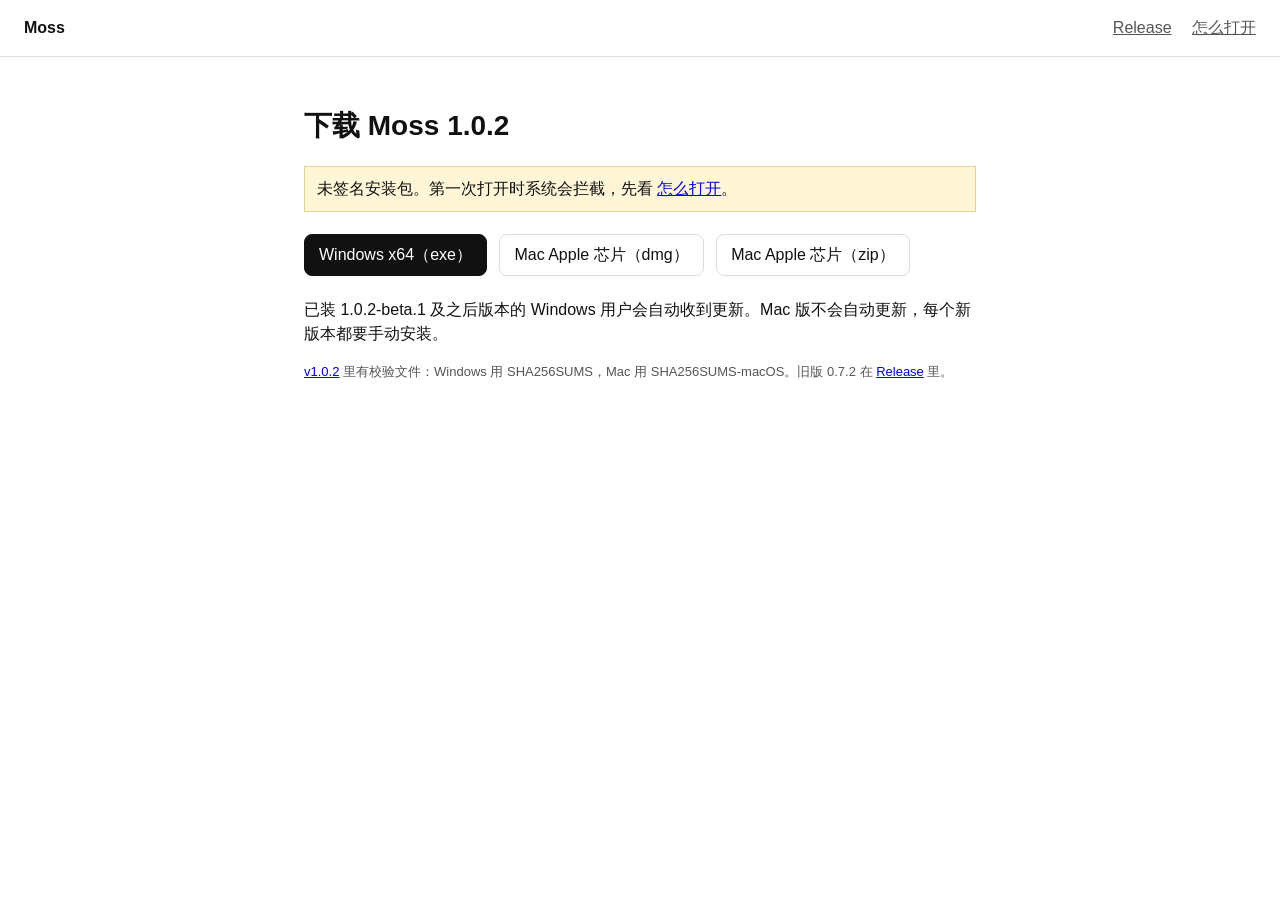
==== index.html @ 0d5f746f "Offer the macOS package in index.html" ====
<!DOCTYPE html>
<html lang="zh-CN">
<head>
  <meta charset="utf-8">
  <meta name="viewport" content="width=device-width, initial-scale=1">
  <title>Moss 下载</title>
  <link rel="stylesheet" href="./styles.css">
</head>
<body>
  <header class="top">
    <a class="mark" href="./">Moss</a>
    <nav>
      <a href="https://github.com/Zluowa/moss-releases/releases">Release</a>
      <a href="./install/">怎么打开</a>
    </nav>
  </header>
  <main>
    <h1>下载 Moss 1.0.2</h1>
    <p class="warn">未签名安装包。第一次打开时系统会拦截，先看 <a href="./install/">怎么打开</a>。</p>
    <p>
      <a class="btn primary" href="https://github.com/Zluowa/moss-releases/releases/download/v1.0.2/Moss-1.0.2-x64.exe">Windows x64（exe）</a>
      <a class="btn" href="https://github.com/Zluowa/moss-releases/releases/download/v1.0.2/Moss-1.0.2-arm64.dmg">Mac Apple 芯片（dmg）</a>
      <a class="btn" href="https://github.com/Zluowa/moss-releases/releases/download/v1.0.2/Moss-1.0.2-arm64.zip">Mac Apple 芯片（zip）</a>
    </p>
    <p>已装 1.0.2-beta.1 及之后版本的 Windows 用户会自动收到更新。Mac 版不会自动更新，每个新版本都要手动安装。</p>
    <p class="fine"><a href="https://github.com/Zluowa/moss-releases/releases/tag/v1.0.2">v1.0.2</a> 里有校验文件：Windows 用 SHA256SUMS，Mac 用 SHA256SUMS-macOS。旧版 0.7.2 在 <a href="https://github.com/Zluowa/moss-releases/releases">Release</a> 里。</p>
  </main>
</body>
</html>
---- styles.css ----
:root { color-scheme: light; --fg: #111; --muted: #555; --line: #ddd; --bg: #fff; }
* { box-sizing: border-box; }
body { margin: 0; font: 16px/1.5 -apple-system, BlinkMacSystemFont, "Segoe UI", sans-serif; color: var(--fg); background: var(--bg); }
.top { display: flex; justify-content: space-between; align-items: center; padding: 16px 24px; border-bottom: 1px solid var(--line); }
.mark { font-weight: 700; color: inherit; text-decoration: none; }
nav a { margin-left: 16px; color: var(--muted); }
main { max-width: 720px; margin: 48px auto; padding: 0 24px; }
h1 { font-size: 28px; font-weight: 650; }
.warn { background: #fff6d8; border: 1px solid #e6d48a; padding: 10px 12px; }
.btn { display: inline-block; margin: 6px 8px 6px 0; padding: 8px 14px; border: 1px solid var(--line); border-radius: 8px; color: inherit; text-decoration: none; }
.btn.primary { background: #111; color: #fff; border-color: #111; }
.fine { color: var(--muted); font-size: 13px; }
ol { padding-left: 20px; }
pre { background: #f5f5f5; padding: 10px; overflow: auto; }
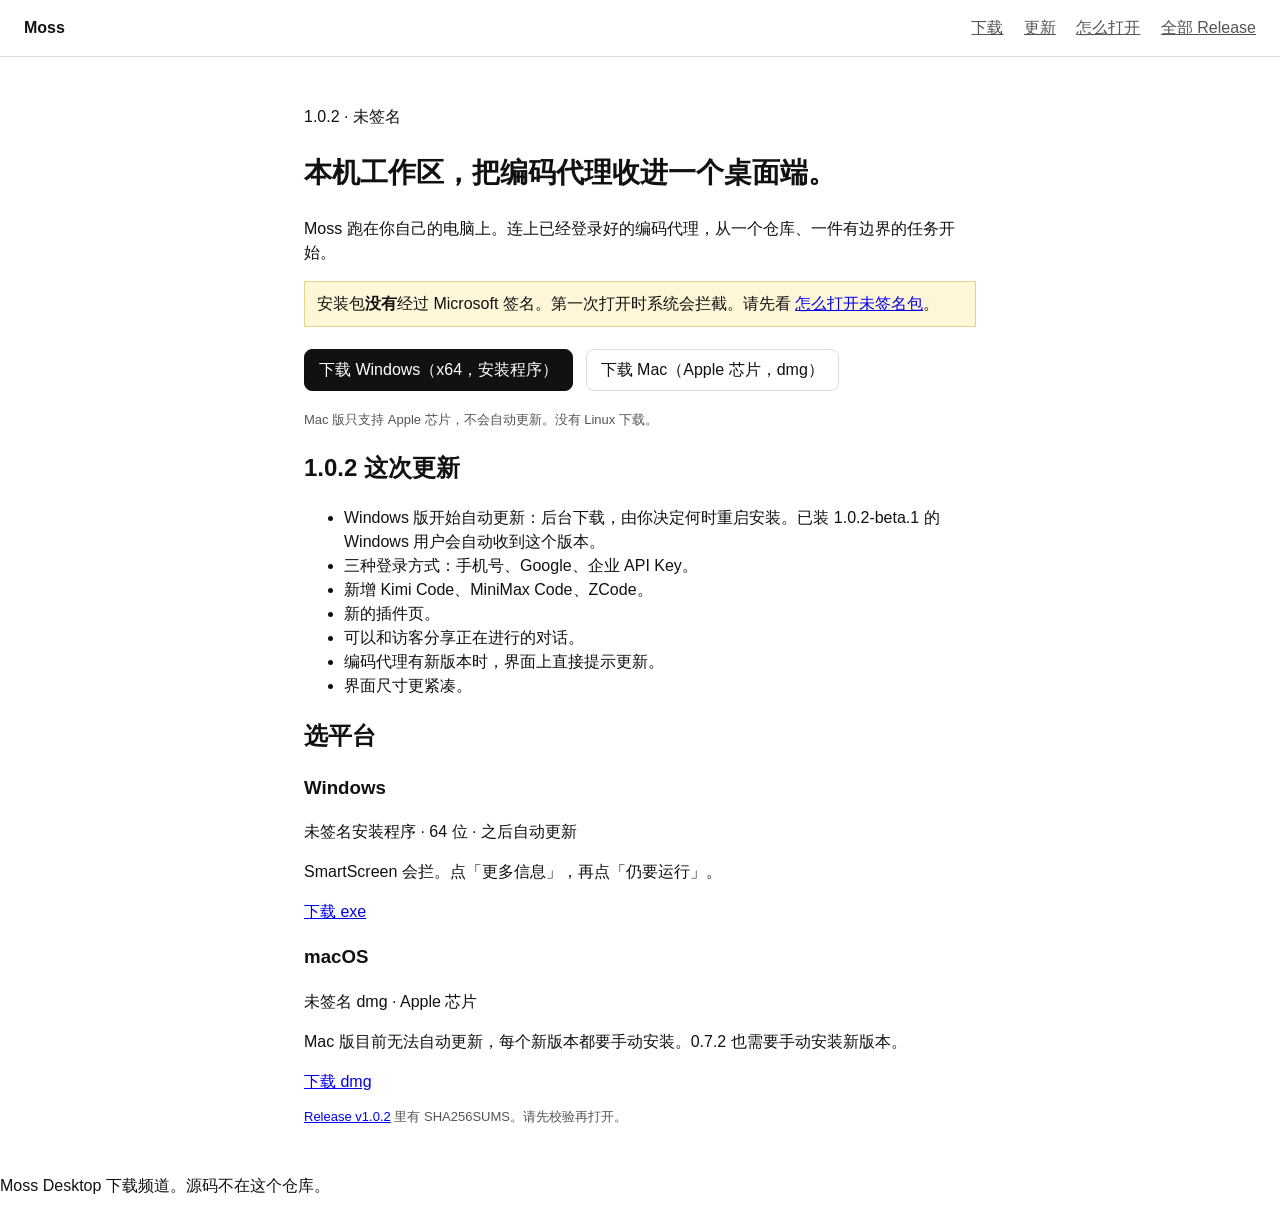
==== commit d11fc92b: "Offer the macOS package in index.html" ====
--- a/index.html
+++ b/index.html
@@ -3,27 +3,69 @@
 <head>
   <meta charset="utf-8">
   <meta name="viewport" content="width=device-width, initial-scale=1">
-  <title>Moss 下载</title>
+  <title>Moss 1.0.2 下载</title>
+  <meta name="description" content="Moss 桌面端 1.0.2。安装包没有代码签名，系统会拦截，打开前请先看安装说明。Windows 版之后会自动更新。">
   <link rel="stylesheet" href="./styles.css">
 </head>
 <body>
   <header class="top">
     <a class="mark" href="./">Moss</a>
     <nav>
-      <a href="https://github.com/Zluowa/moss-releases/releases">Release</a>
+      <a href="./#download">下载</a>
+      <a href="./#notes">更新</a>
       <a href="./install/">怎么打开</a>
+      <a href="https://github.com/Zluowa/moss-releases/releases">全部 Release</a>
     </nav>
   </header>
+
   <main>
-    <h1>下载 Moss 1.0.2</h1>
-    <p class="warn">未签名安装包。第一次打开时系统会拦截，先看 <a href="./install/">怎么打开</a>。</p>
-    <p>
-      <a class="btn primary" href="https://github.com/Zluowa/moss-releases/releases/download/v1.0.2/Moss-1.0.2-x64.exe">Windows x64（exe）</a>
-      <a class="btn" href="https://github.com/Zluowa/moss-releases/releases/download/v1.0.2/Moss-1.0.2-arm64.dmg">Mac Apple 芯片（dmg）</a>
-      <a class="btn" href="https://github.com/Zluowa/moss-releases/releases/download/v1.0.2/Moss-1.0.2-arm64.zip">Mac Apple 芯片（zip）</a>
-    </p>
-    <p>已装 1.0.2-beta.1 及之后版本的 Windows 用户会自动收到更新。Mac 版不会自动更新，每个新版本都要手动安装。</p>
-    <p class="fine"><a href="https://github.com/Zluowa/moss-releases/releases/tag/v1.0.2">v1.0.2</a> 里有校验文件：Windows 用 SHA256SUMS，Mac 用 SHA256SUMS-macOS。旧版 0.7.2 在 <a href="https://github.com/Zluowa/moss-releases/releases">Release</a> 里。</p>
+    <section class="hero">
+      <p class="eyebrow">1.0.2 · 未签名</p>
+      <h1>本机工作区，把编码代理收进一个桌面端。</h1>
+      <p class="lede">Moss 跑在你自己的电脑上。连上已经登录好的编码代理，从一个仓库、一件有边界的任务开始。</p>
+      <p class="warn">安装包<strong>没有</strong>经过 Microsoft 签名。第一次打开时系统会拦截。请先看 <a href="./install/">怎么打开未签名包</a>。</p>
+      <div class="actions" id="download">
+        <a class="btn primary" href="https://github.com/Zluowa/moss-releases/releases/download/v1.0.2/Moss-1.0.2-x64.exe">下载 Windows（x64，安装程序）</a>
+        <a class="btn" href="https://github.com/Zluowa/moss-releases/releases/download/v1.0.2/Moss-1.0.2-arm64.dmg">下载 Mac（Apple 芯片，dmg）</a>
+      </div>
+      <p class="fine">Mac 版只支持 Apple 芯片，不会自动更新。没有 Linux 下载。</p>
+    </section>
+
+    <section id="notes">
+      <h2>1.0.2 这次更新</h2>
+      <ul class="notes">
+        <li>Windows 版开始自动更新：后台下载，由你决定何时重启安装。已装 1.0.2-beta.1 的 Windows 用户会自动收到这个版本。</li>
+        <li>三种登录方式：手机号、Google、企业 API Key。</li>
+        <li>新增 Kimi Code、MiniMax Code、ZCode。</li>
+        <li>新的插件页。</li>
+        <li>可以和访客分享正在进行的对话。</li>
+        <li>编码代理有新版本时，界面上直接提示更新。</li>
+        <li>界面尺寸更紧凑。</li>
+      </ul>
+    </section>
+
+    <section>
+      <h2>选平台</h2>
+      <div class="grid">
+        <article>
+          <h3>Windows</h3>
+          <p>未签名安装程序 · 64 位 · 之后自动更新</p>
+          <p>SmartScreen 会拦。点「更多信息」，再点「仍要运行」。</p>
+          <a href="https://github.com/Zluowa/moss-releases/releases/download/v1.0.2/Moss-1.0.2-x64.exe">下载 exe</a>
+        </article>
+        <article>
+          <h3>macOS</h3>
+          <p>未签名 dmg · Apple 芯片</p>
+          <p>Mac 版目前无法自动更新，每个新版本都要手动安装。0.7.2 也需要手动安装新版本。</p>
+          <a href="https://github.com/Zluowa/moss-releases/releases/download/v1.0.2/Moss-1.0.2-arm64.dmg">下载 dmg</a>
+        </article>
+      </div>
+      <p class="fine"><a href="https://github.com/Zluowa/moss-releases/releases/tag/v1.0.2">Release v1.0.2</a> 里有 SHA256SUMS。请先校验再打开。</p>
+    </section>
   </main>
+
+  <footer>
+    <p>Moss Desktop 下载频道。源码不在这个仓库。</p>
+  </footer>
 </body>
 </html>
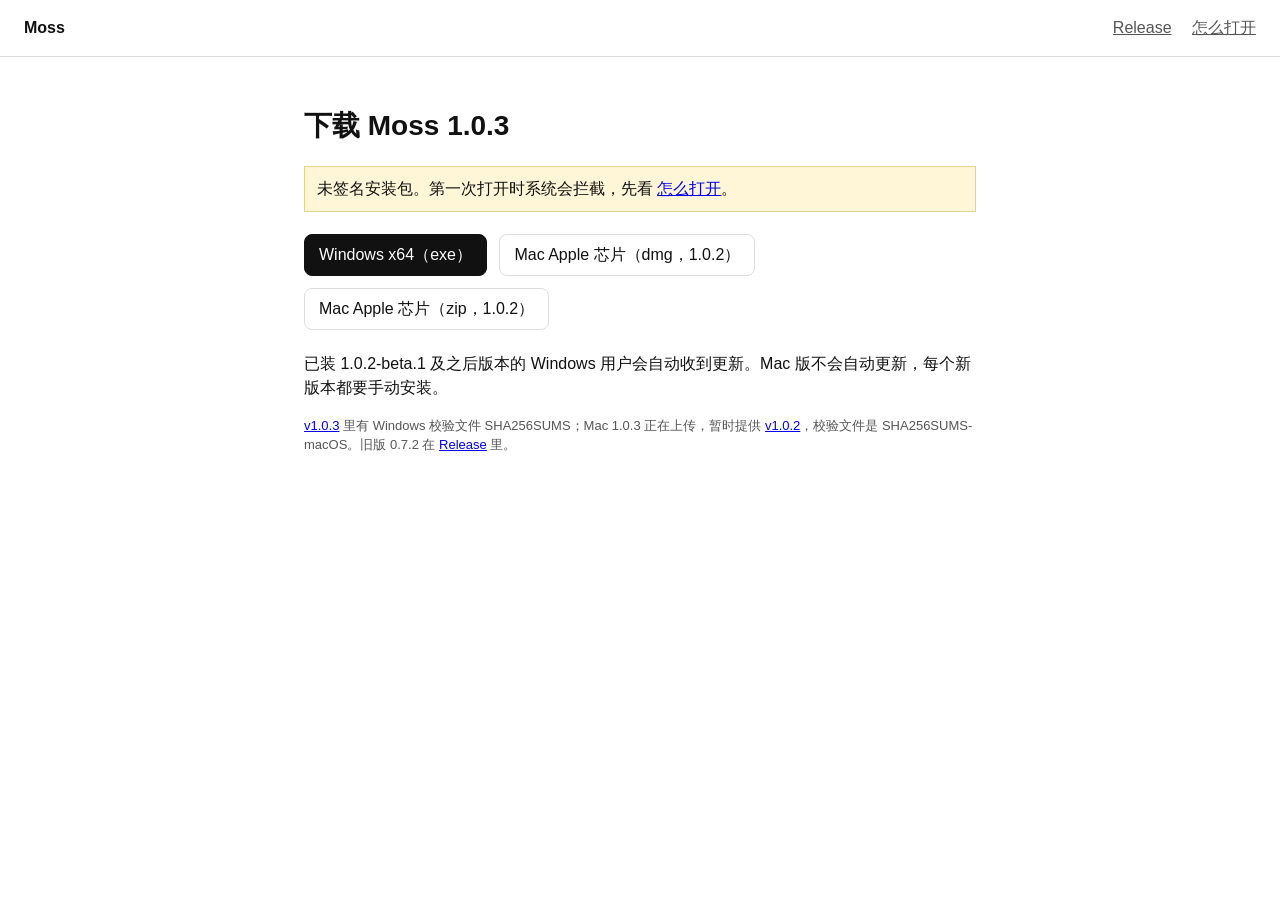
==== commit 0ed01742: "Offer Moss 1.0.3 for Windows Co-Authored-By: Claude Opus 5.5 <noreply@anthropic.com>" ====
--- a/index.html
+++ b/index.html
@@ -3,69 +3,27 @@
 <head>
   <meta charset="utf-8">
   <meta name="viewport" content="width=device-width, initial-scale=1">
-  <title>Moss 1.0.2 下载</title>
-  <meta name="description" content="Moss 桌面端 1.0.2。安装包没有代码签名，系统会拦截，打开前请先看安装说明。Windows 版之后会自动更新。">
+  <title>Moss 下载</title>
   <link rel="stylesheet" href="./styles.css">
 </head>
 <body>
   <header class="top">
     <a class="mark" href="./">Moss</a>
     <nav>
-      <a href="./#download">下载</a>
-      <a href="./#notes">更新</a>
+      <a href="https://github.com/Zluowa/moss-releases/releases">Release</a>
       <a href="./install/">怎么打开</a>
-      <a href="https://github.com/Zluowa/moss-releases/releases">全部 Release</a>
     </nav>
   </header>
-
   <main>
-    <section class="hero">
-      <p class="eyebrow">1.0.2 · 未签名</p>
-      <h1>本机工作区，把编码代理收进一个桌面端。</h1>
-      <p class="lede">Moss 跑在你自己的电脑上。连上已经登录好的编码代理，从一个仓库、一件有边界的任务开始。</p>
-      <p class="warn">安装包<strong>没有</strong>经过 Microsoft 签名。第一次打开时系统会拦截。请先看 <a href="./install/">怎么打开未签名包</a>。</p>
-      <div class="actions" id="download">
-        <a class="btn primary" href="https://github.com/Zluowa/moss-releases/releases/download/v1.0.2/Moss-1.0.2-x64.exe">下载 Windows（x64，安装程序）</a>
-        <a class="btn" href="https://github.com/Zluowa/moss-releases/releases/download/v1.0.2/Moss-1.0.2-arm64.dmg">下载 Mac（Apple 芯片，dmg）</a>
-      </div>
-      <p class="fine">Mac 版只支持 Apple 芯片，不会自动更新。没有 Linux 下载。</p>
-    </section>
-
-    <section id="notes">
-      <h2>1.0.2 这次更新</h2>
-      <ul class="notes">
-        <li>Windows 版开始自动更新：后台下载，由你决定何时重启安装。已装 1.0.2-beta.1 的 Windows 用户会自动收到这个版本。</li>
-        <li>三种登录方式：手机号、Google、企业 API Key。</li>
-        <li>新增 Kimi Code、MiniMax Code、ZCode。</li>
-        <li>新的插件页。</li>
-        <li>可以和访客分享正在进行的对话。</li>
-        <li>编码代理有新版本时，界面上直接提示更新。</li>
-        <li>界面尺寸更紧凑。</li>
-      </ul>
-    </section>
-
-    <section>
-      <h2>选平台</h2>
-      <div class="grid">
-        <article>
-          <h3>Windows</h3>
-          <p>未签名安装程序 · 64 位 · 之后自动更新</p>
-          <p>SmartScreen 会拦。点「更多信息」，再点「仍要运行」。</p>
-          <a href="https://github.com/Zluowa/moss-releases/releases/download/v1.0.2/Moss-1.0.2-x64.exe">下载 exe</a>
-        </article>
-        <article>
-          <h3>macOS</h3>
-          <p>未签名 dmg · Apple 芯片</p>
-          <p>Mac 版目前无法自动更新，每个新版本都要手动安装。0.7.2 也需要手动安装新版本。</p>
-          <a href="https://github.com/Zluowa/moss-releases/releases/download/v1.0.2/Moss-1.0.2-arm64.dmg">下载 dmg</a>
-        </article>
-      </div>
-      <p class="fine"><a href="https://github.com/Zluowa/moss-releases/releases/tag/v1.0.2">Release v1.0.2</a> 里有 SHA256SUMS。请先校验再打开。</p>
-    </section>
+    <h1>下载 Moss 1.0.3</h1>
+    <p class="warn">未签名安装包。第一次打开时系统会拦截，先看 <a href="./install/">怎么打开</a>。</p>
+    <p>
+      <a class="btn primary" href="https://github.com/Zluowa/moss-releases/releases/download/v1.0.3/Moss-1.0.3-x64.exe">Windows x64（exe）</a>
+      <a class="btn" href="https://github.com/Zluowa/moss-releases/releases/download/v1.0.2/Moss-1.0.2-arm64.dmg">Mac Apple 芯片（dmg，1.0.2）</a>
+      <a class="btn" href="https://github.com/Zluowa/moss-releases/releases/download/v1.0.2/Moss-1.0.2-arm64.zip">Mac Apple 芯片（zip，1.0.2）</a>
+    </p>
+    <p>已装 1.0.2-beta.1 及之后版本的 Windows 用户会自动收到更新。Mac 版不会自动更新，每个新版本都要手动安装。</p>
+    <p class="fine"><a href="https://github.com/Zluowa/moss-releases/releases/tag/v1.0.3">v1.0.3</a> 里有 Windows 校验文件 SHA256SUMS；Mac 1.0.3 正在上传，暂时提供 <a href="https://github.com/Zluowa/moss-releases/releases/tag/v1.0.2">v1.0.2</a>，校验文件是 SHA256SUMS-macOS。旧版 0.7.2 在 <a href="https://github.com/Zluowa/moss-releases/releases">Release</a> 里。</p>
   </main>
-
-  <footer>
-    <p>Moss Desktop 下载频道。源码不在这个仓库。</p>
-  </footer>
 </body>
 </html>
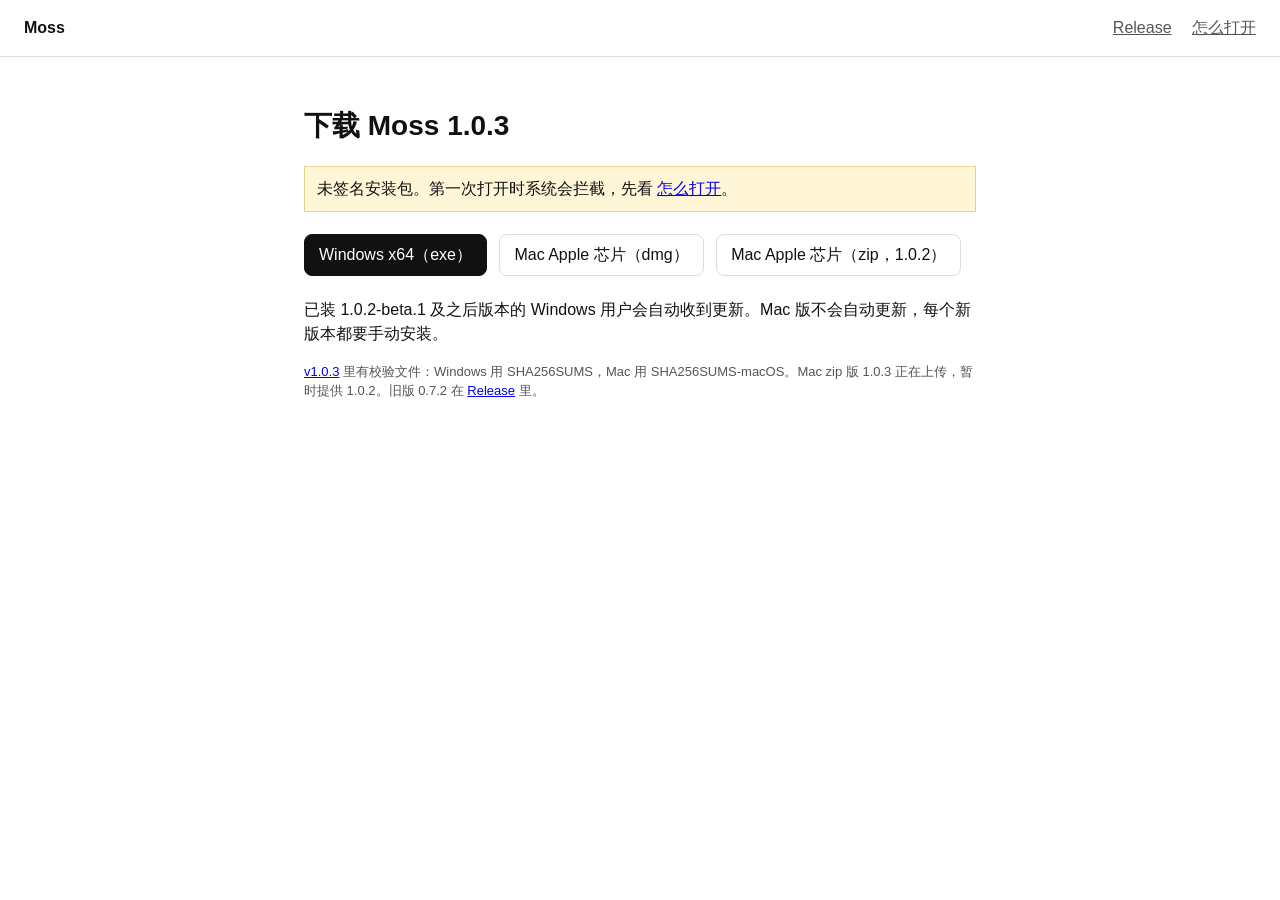
==== commit f26f3163: "Offer the Moss 1.0.3 macOS dmg Co-Authored-By: Claude Opus 5.5 <noreply@anthropic.com>" ====
--- a/index.html
+++ b/index.html
@@ -19,11 +19,11 @@
     <p class="warn">未签名安装包。第一次打开时系统会拦截，先看 <a href="./install/">怎么打开</a>。</p>
     <p>
       <a class="btn primary" href="https://github.com/Zluowa/moss-releases/releases/download/v1.0.3/Moss-1.0.3-x64.exe">Windows x64（exe）</a>
-      <a class="btn" href="https://github.com/Zluowa/moss-releases/releases/download/v1.0.2/Moss-1.0.2-arm64.dmg">Mac Apple 芯片（dmg，1.0.2）</a>
+      <a class="btn" href="https://github.com/Zluowa/moss-releases/releases/download/v1.0.3/Moss-1.0.3-arm64.dmg">Mac Apple 芯片（dmg）</a>
       <a class="btn" href="https://github.com/Zluowa/moss-releases/releases/download/v1.0.2/Moss-1.0.2-arm64.zip">Mac Apple 芯片（zip，1.0.2）</a>
     </p>
     <p>已装 1.0.2-beta.1 及之后版本的 Windows 用户会自动收到更新。Mac 版不会自动更新，每个新版本都要手动安装。</p>
-    <p class="fine"><a href="https://github.com/Zluowa/moss-releases/releases/tag/v1.0.3">v1.0.3</a> 里有 Windows 校验文件 SHA256SUMS；Mac 1.0.3 正在上传，暂时提供 <a href="https://github.com/Zluowa/moss-releases/releases/tag/v1.0.2">v1.0.2</a>，校验文件是 SHA256SUMS-macOS。旧版 0.7.2 在 <a href="https://github.com/Zluowa/moss-releases/releases">Release</a> 里。</p>
+    <p class="fine"><a href="https://github.com/Zluowa/moss-releases/releases/tag/v1.0.3">v1.0.3</a> 里有校验文件：Windows 用 SHA256SUMS，Mac 用 SHA256SUMS-macOS。Mac zip 版 1.0.3 正在上传，暂时提供 1.0.2。旧版 0.7.2 在 <a href="https://github.com/Zluowa/moss-releases/releases">Release</a> 里。</p>
   </main>
 </body>
 </html>
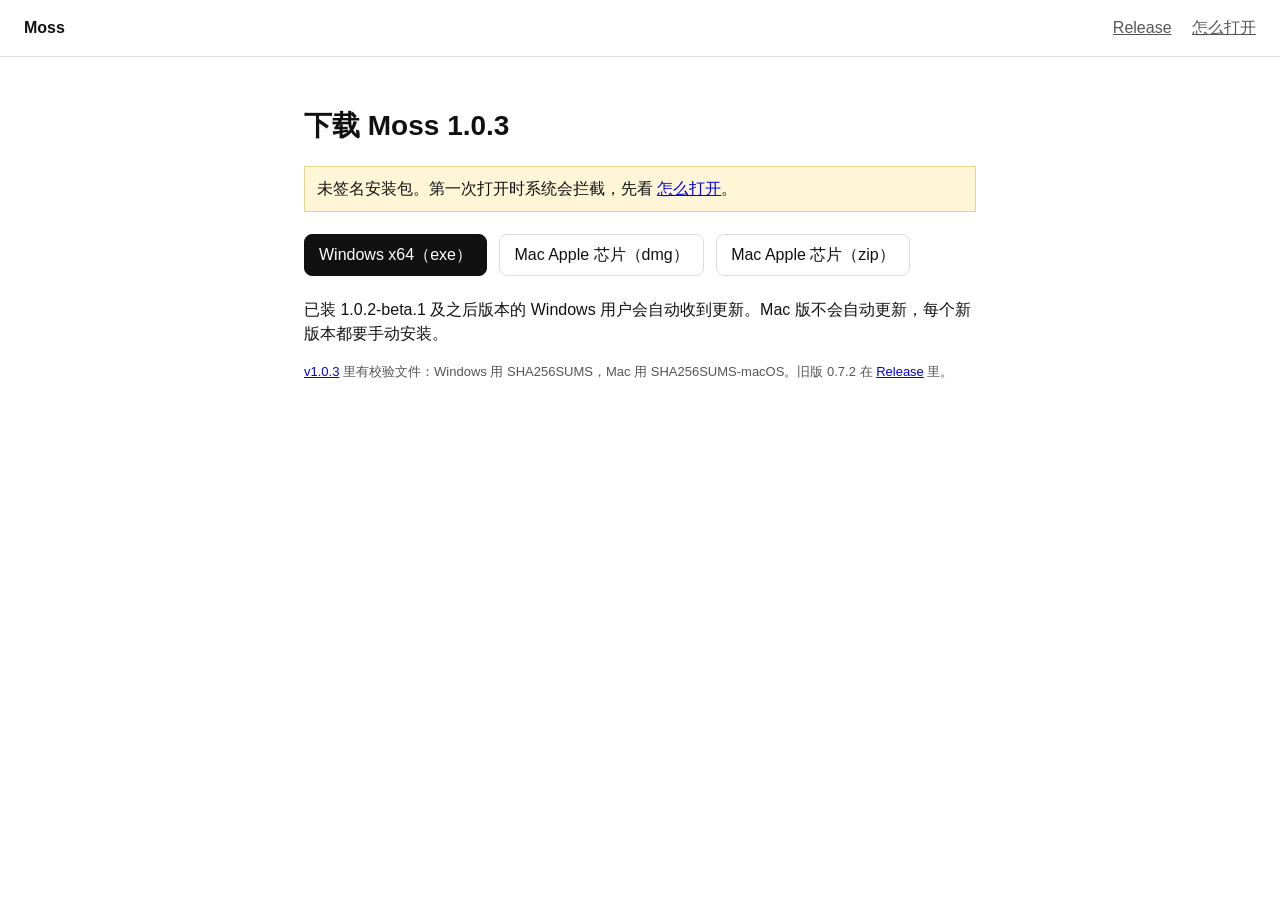
==== commit 284b7267: "Offer the Moss 1.0.3 macOS zip Co-Authored-By: Claude Opus 5.5 <noreply@anthropic.com>" ====
--- a/index.html
+++ b/index.html
@@ -20,10 +20,10 @@
     <p>
       <a class="btn primary" href="https://github.com/Zluowa/moss-releases/releases/download/v1.0.3/Moss-1.0.3-x64.exe">Windows x64（exe）</a>
       <a class="btn" href="https://github.com/Zluowa/moss-releases/releases/download/v1.0.3/Moss-1.0.3-arm64.dmg">Mac Apple 芯片（dmg）</a>
-      <a class="btn" href="https://github.com/Zluowa/moss-releases/releases/download/v1.0.2/Moss-1.0.2-arm64.zip">Mac Apple 芯片（zip，1.0.2）</a>
+      <a class="btn" href="https://github.com/Zluowa/moss-releases/releases/download/v1.0.3/Moss-1.0.3-arm64.zip">Mac Apple 芯片（zip）</a>
     </p>
     <p>已装 1.0.2-beta.1 及之后版本的 Windows 用户会自动收到更新。Mac 版不会自动更新，每个新版本都要手动安装。</p>
-    <p class="fine"><a href="https://github.com/Zluowa/moss-releases/releases/tag/v1.0.3">v1.0.3</a> 里有校验文件：Windows 用 SHA256SUMS，Mac 用 SHA256SUMS-macOS。Mac zip 版 1.0.3 正在上传，暂时提供 1.0.2。旧版 0.7.2 在 <a href="https://github.com/Zluowa/moss-releases/releases">Release</a> 里。</p>
+    <p class="fine"><a href="https://github.com/Zluowa/moss-releases/releases/tag/v1.0.3">v1.0.3</a> 里有校验文件：Windows 用 SHA256SUMS，Mac 用 SHA256SUMS-macOS。旧版 0.7.2 在 <a href="https://github.com/Zluowa/moss-releases/releases">Release</a> 里。</p>
   </main>
 </body>
 </html>
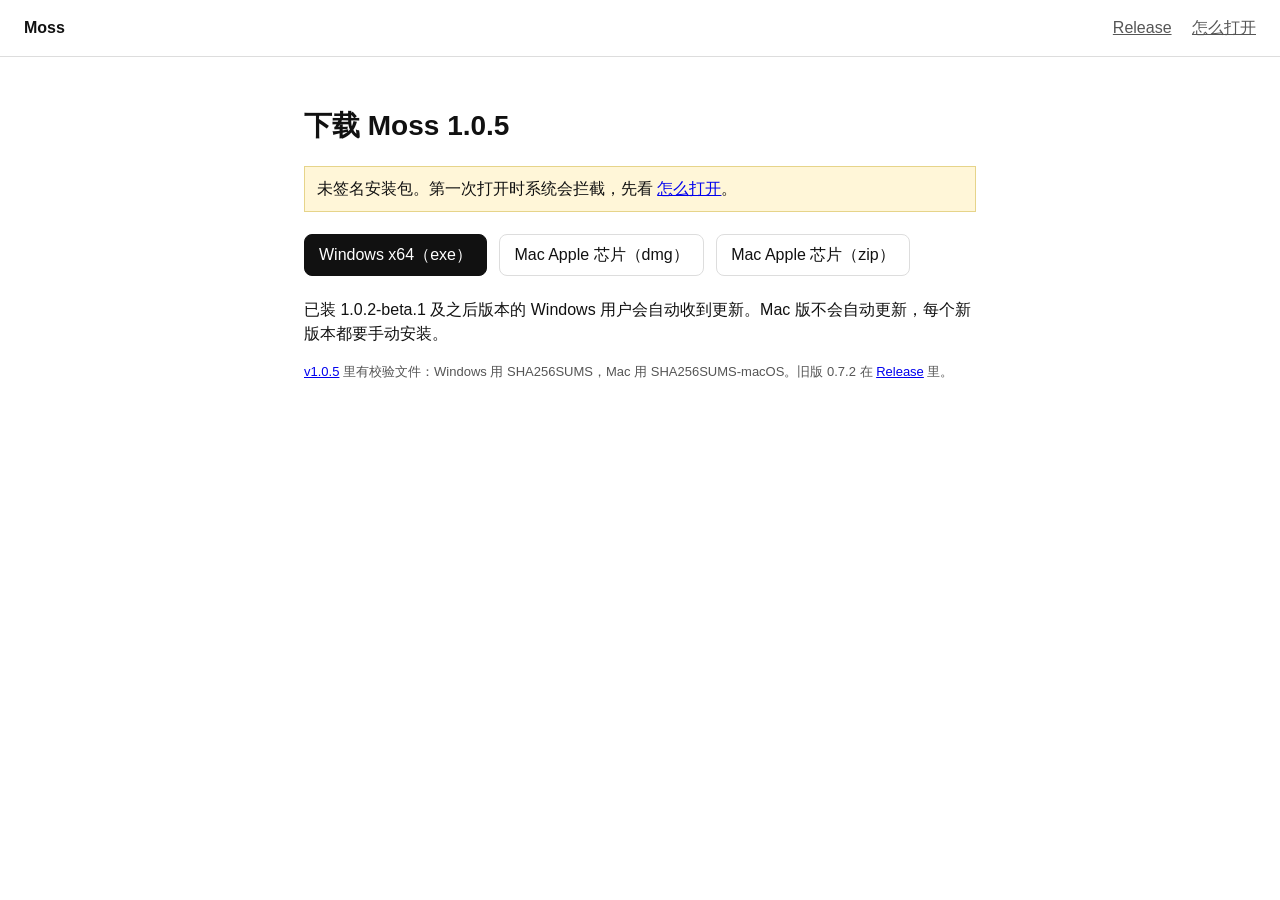
==== commit 4d4de065: "Offer Moss 1.0.5 downloads" ====
--- a/index.html
+++ b/index.html
@@ -15,15 +15,15 @@
     </nav>
   </header>
   <main>
-    <h1>下载 Moss 1.0.3</h1>
+    <h1>下载 Moss 1.0.5</h1>
     <p class="warn">未签名安装包。第一次打开时系统会拦截，先看 <a href="./install/">怎么打开</a>。</p>
     <p>
-      <a class="btn primary" href="https://github.com/Zluowa/moss-releases/releases/download/v1.0.3/Moss-1.0.3-x64.exe">Windows x64（exe）</a>
-      <a class="btn" href="https://github.com/Zluowa/moss-releases/releases/download/v1.0.3/Moss-1.0.3-arm64.dmg">Mac Apple 芯片（dmg）</a>
-      <a class="btn" href="https://github.com/Zluowa/moss-releases/releases/download/v1.0.3/Moss-1.0.3-arm64.zip">Mac Apple 芯片（zip）</a>
+      <a class="btn primary" href="https://github.com/Zluowa/moss-releases/releases/download/v1.0.5/Moss-1.0.5-x64.exe">Windows x64（exe）</a>
+      <a class="btn" href="https://github.com/Zluowa/moss-releases/releases/download/v1.0.5/Moss-1.0.5-arm64.dmg">Mac Apple 芯片（dmg）</a>
+      <a class="btn" href="https://github.com/Zluowa/moss-releases/releases/download/v1.0.5/Moss-1.0.5-arm64.zip">Mac Apple 芯片（zip）</a>
     </p>
     <p>已装 1.0.2-beta.1 及之后版本的 Windows 用户会自动收到更新。Mac 版不会自动更新，每个新版本都要手动安装。</p>
-    <p class="fine"><a href="https://github.com/Zluowa/moss-releases/releases/tag/v1.0.3">v1.0.3</a> 里有校验文件：Windows 用 SHA256SUMS，Mac 用 SHA256SUMS-macOS。旧版 0.7.2 在 <a href="https://github.com/Zluowa/moss-releases/releases">Release</a> 里。</p>
+    <p class="fine"><a href="https://github.com/Zluowa/moss-releases/releases/tag/v1.0.5">v1.0.5</a> 里有校验文件：Windows 用 SHA256SUMS，Mac 用 SHA256SUMS-macOS。旧版 0.7.2 在 <a href="https://github.com/Zluowa/moss-releases/releases">Release</a> 里。</p>
   </main>
 </body>
 </html>
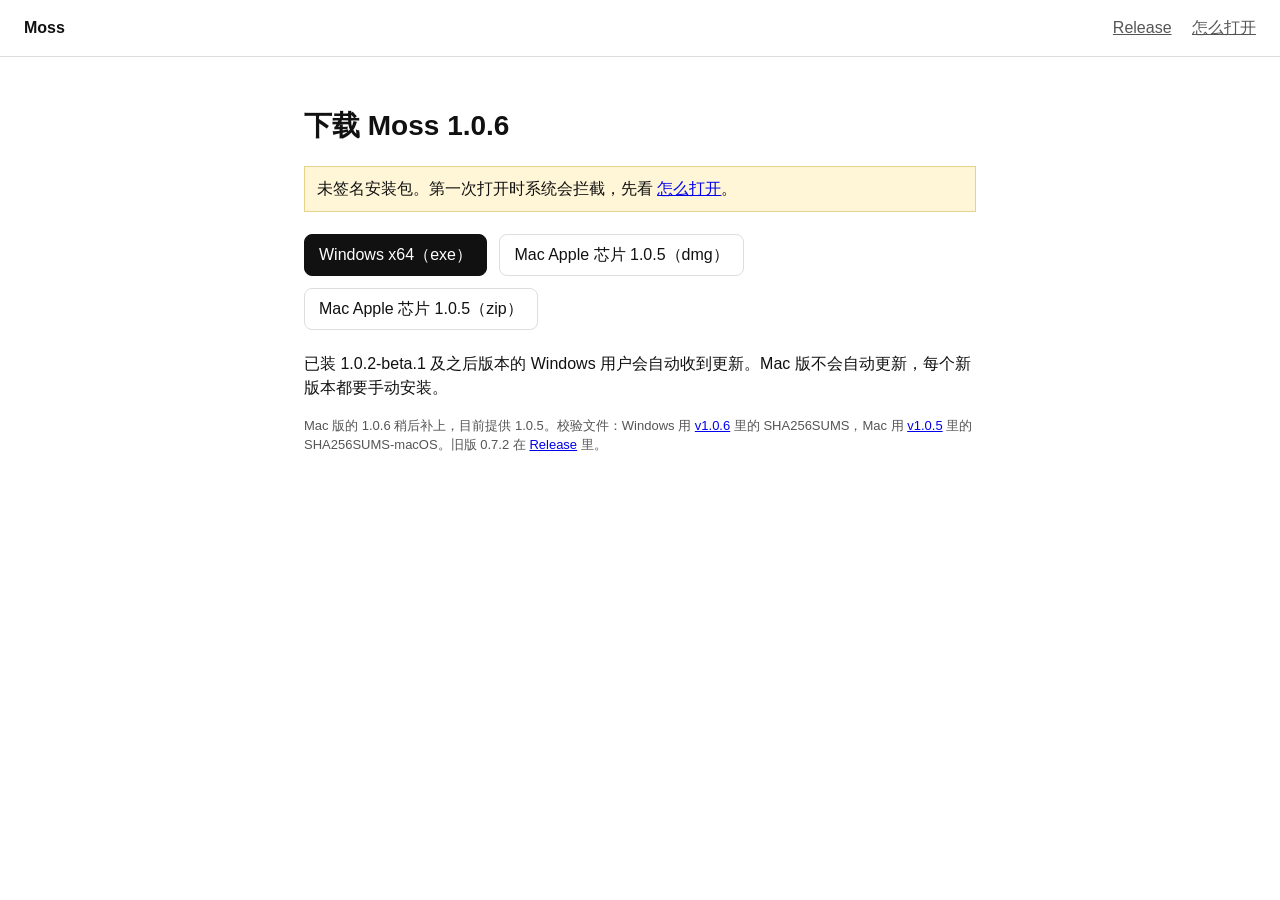
==== commit fd1b03c5: "Download page: Windows 1.0.6 (Mac stays on 1.0.5 until its package is added)" ====
--- a/index.html
+++ b/index.html
@@ -15,15 +15,15 @@
     </nav>
   </header>
   <main>
-    <h1>下载 Moss 1.0.5</h1>
+    <h1>下载 Moss 1.0.6</h1>
     <p class="warn">未签名安装包。第一次打开时系统会拦截，先看 <a href="./install/">怎么打开</a>。</p>
     <p>
-      <a class="btn primary" href="https://github.com/Zluowa/moss-releases/releases/download/v1.0.5/Moss-1.0.5-x64.exe">Windows x64（exe）</a>
-      <a class="btn" href="https://github.com/Zluowa/moss-releases/releases/download/v1.0.5/Moss-1.0.5-arm64.dmg">Mac Apple 芯片（dmg）</a>
-      <a class="btn" href="https://github.com/Zluowa/moss-releases/releases/download/v1.0.5/Moss-1.0.5-arm64.zip">Mac Apple 芯片（zip）</a>
+      <a class="btn primary" href="https://github.com/Zluowa/moss-releases/releases/download/v1.0.6/Moss-1.0.6-x64.exe">Windows x64（exe）</a>
+      <a class="btn" href="https://github.com/Zluowa/moss-releases/releases/download/v1.0.5/Moss-1.0.5-arm64.dmg">Mac Apple 芯片 1.0.5（dmg）</a>
+      <a class="btn" href="https://github.com/Zluowa/moss-releases/releases/download/v1.0.5/Moss-1.0.5-arm64.zip">Mac Apple 芯片 1.0.5（zip）</a>
     </p>
     <p>已装 1.0.2-beta.1 及之后版本的 Windows 用户会自动收到更新。Mac 版不会自动更新，每个新版本都要手动安装。</p>
-    <p class="fine"><a href="https://github.com/Zluowa/moss-releases/releases/tag/v1.0.5">v1.0.5</a> 里有校验文件：Windows 用 SHA256SUMS，Mac 用 SHA256SUMS-macOS。旧版 0.7.2 在 <a href="https://github.com/Zluowa/moss-releases/releases">Release</a> 里。</p>
+    <p class="fine">Mac 版的 1.0.6 稍后补上，目前提供 1.0.5。校验文件：Windows 用 <a href="https://github.com/Zluowa/moss-releases/releases/tag/v1.0.6">v1.0.6</a> 里的 SHA256SUMS，Mac 用 <a href="https://github.com/Zluowa/moss-releases/releases/tag/v1.0.5">v1.0.5</a> 里的 SHA256SUMS-macOS。旧版 0.7.2 在 <a href="https://github.com/Zluowa/moss-releases/releases">Release</a> 里。</p>
   </main>
 </body>
 </html>
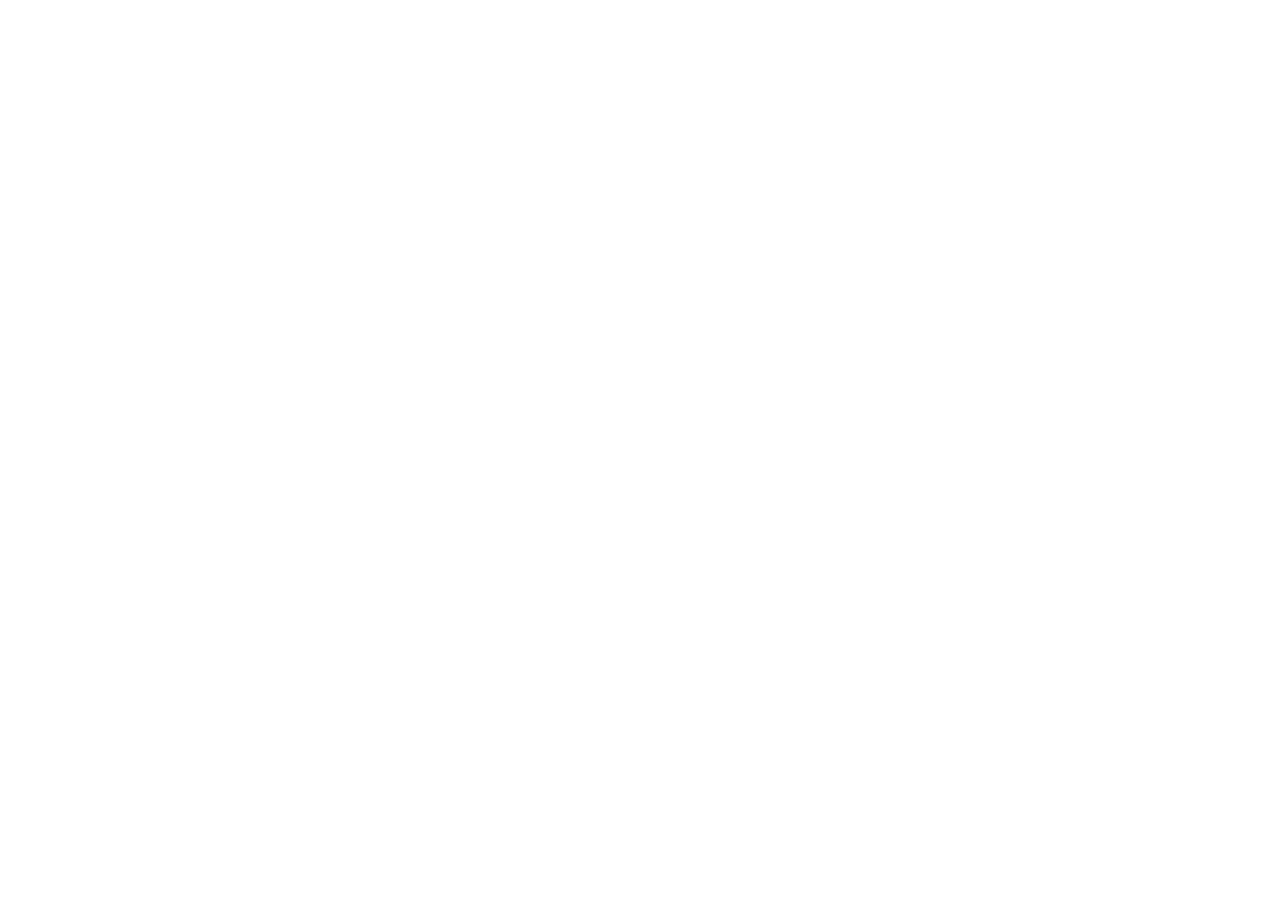
==== commit fea46ff8: "Point the legacy download page to the official regional downloads" ====
--- a/index.html
+++ b/index.html
@@ -1,29 +1,6 @@
-<!DOCTYPE html>
-<html lang="zh-CN">
-<head>
-  <meta charset="utf-8">
-  <meta name="viewport" content="width=device-width, initial-scale=1">
-  <title>Moss 下载</title>
-  <link rel="stylesheet" href="./styles.css">
-</head>
-<body>
-  <header class="top">
-    <a class="mark" href="./">Moss</a>
-    <nav>
-      <a href="https://github.com/Zluowa/moss-releases/releases">Release</a>
-      <a href="./install/">怎么打开</a>
-    </nav>
-  </header>
-  <main>
-    <h1>下载 Moss 1.0.6</h1>
-    <p class="warn">未签名安装包。第一次打开时系统会拦截，先看 <a href="./install/">怎么打开</a>。</p>
-    <p>
-      <a class="btn primary" href="https://github.com/Zluowa/moss-releases/releases/download/v1.0.6/Moss-1.0.6-x64.exe">Windows x64（exe）</a>
-      <a class="btn" href="https://github.com/Zluowa/moss-releases/releases/download/v1.0.5/Moss-1.0.5-arm64.dmg">Mac Apple 芯片 1.0.5（dmg）</a>
-      <a class="btn" href="https://github.com/Zluowa/moss-releases/releases/download/v1.0.5/Moss-1.0.5-arm64.zip">Mac Apple 芯片 1.0.5（zip）</a>
-    </p>
-    <p>已装 1.0.2-beta.1 及之后版本的 Windows 用户会自动收到更新。Mac 版不会自动更新，每个新版本都要手动安装。</p>
-    <p class="fine">Mac 版的 1.0.6 稍后补上，目前提供 1.0.5。校验文件：Windows 用 <a href="https://github.com/Zluowa/moss-releases/releases/tag/v1.0.6">v1.0.6</a> 里的 SHA256SUMS，Mac 用 <a href="https://github.com/Zluowa/moss-releases/releases/tag/v1.0.5">v1.0.5</a> 里的 SHA256SUMS-macOS。旧版 0.7.2 在 <a href="https://github.com/Zluowa/moss-releases/releases">Release</a> 里。</p>
-  </main>
-</body>
-</html>
+<!doctype html>
+<html lang="zh-CN"><head>
+<meta charset="utf-8"><meta name="viewport" content="width=device-width, initial-scale=1">
+<title>Moss 下载</title><link rel="canonical" href="https://mossbotai.com/download">
+<meta http-equiv="refresh" content="0;url=https://mossbotai.com/download">
+</head><body><p><a href="https://mossbotai.com/download">前往 Moss 官网下载</a></p></body></html>
